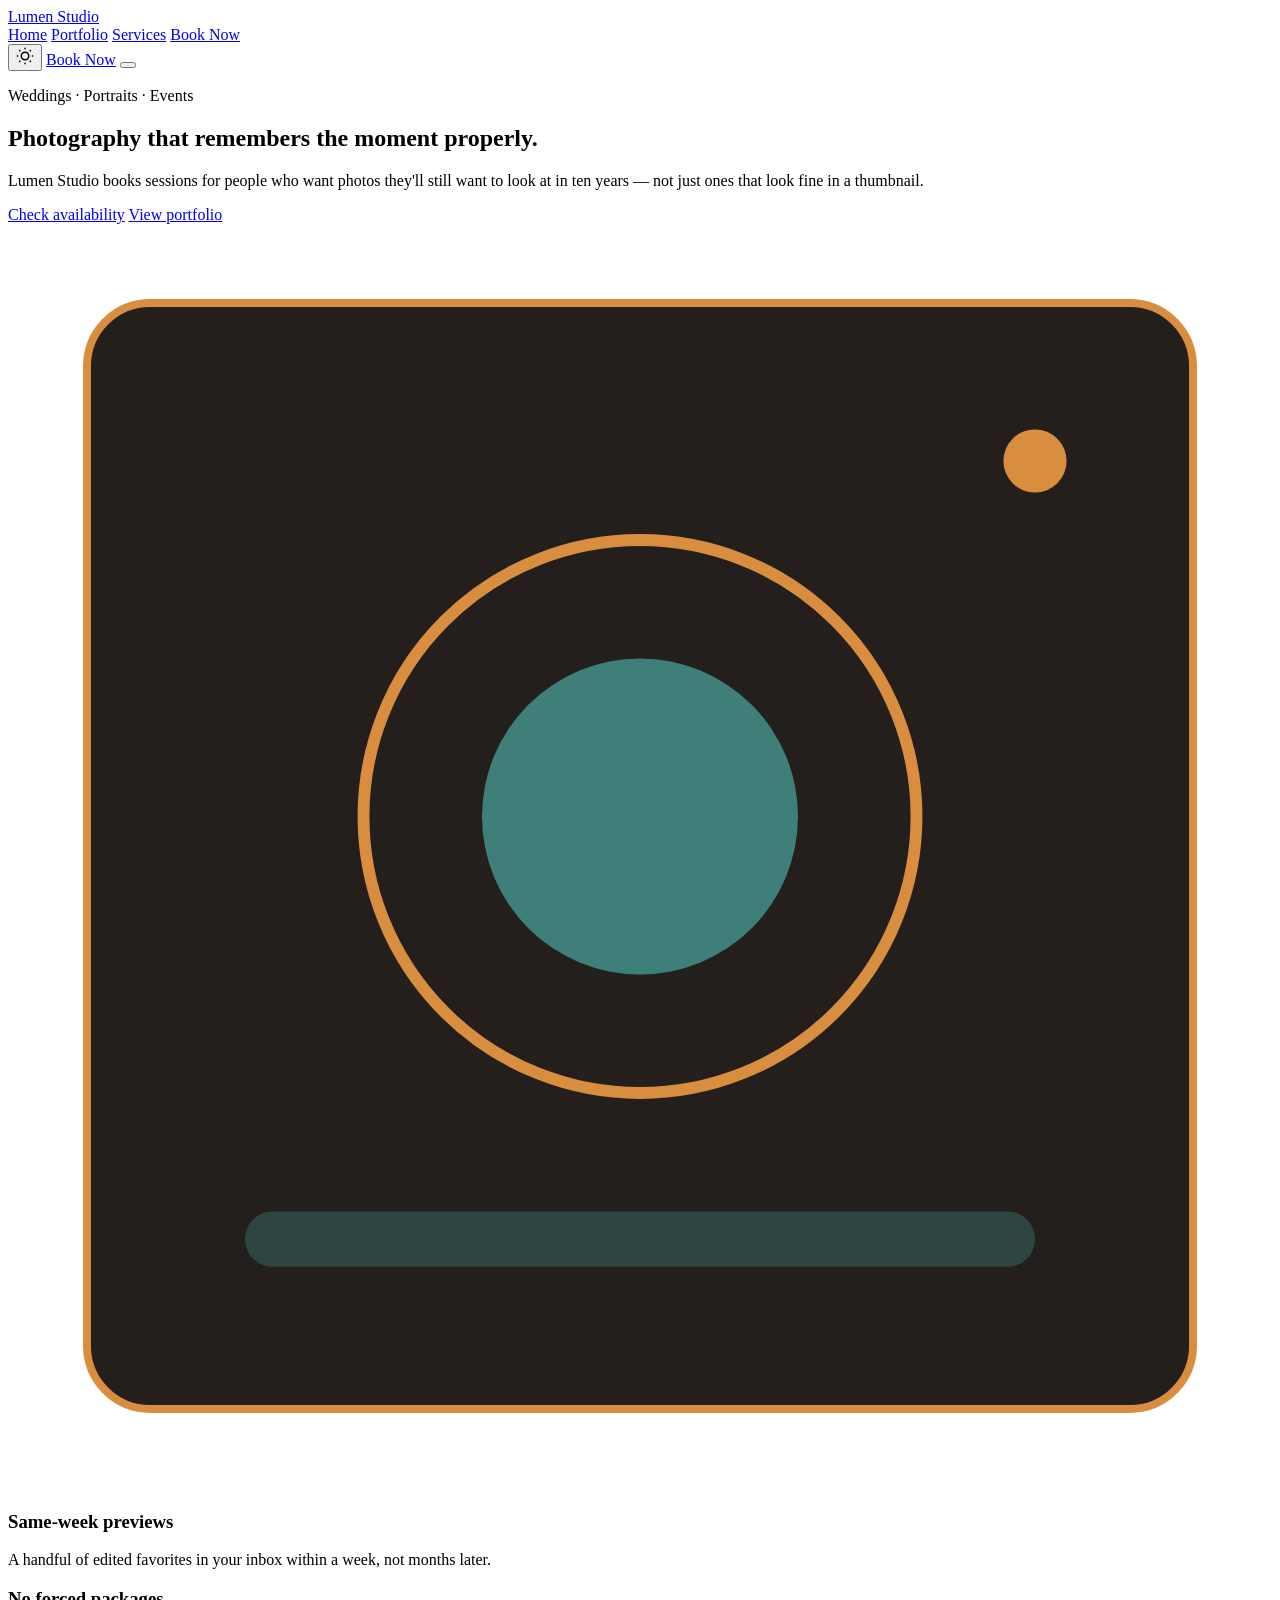
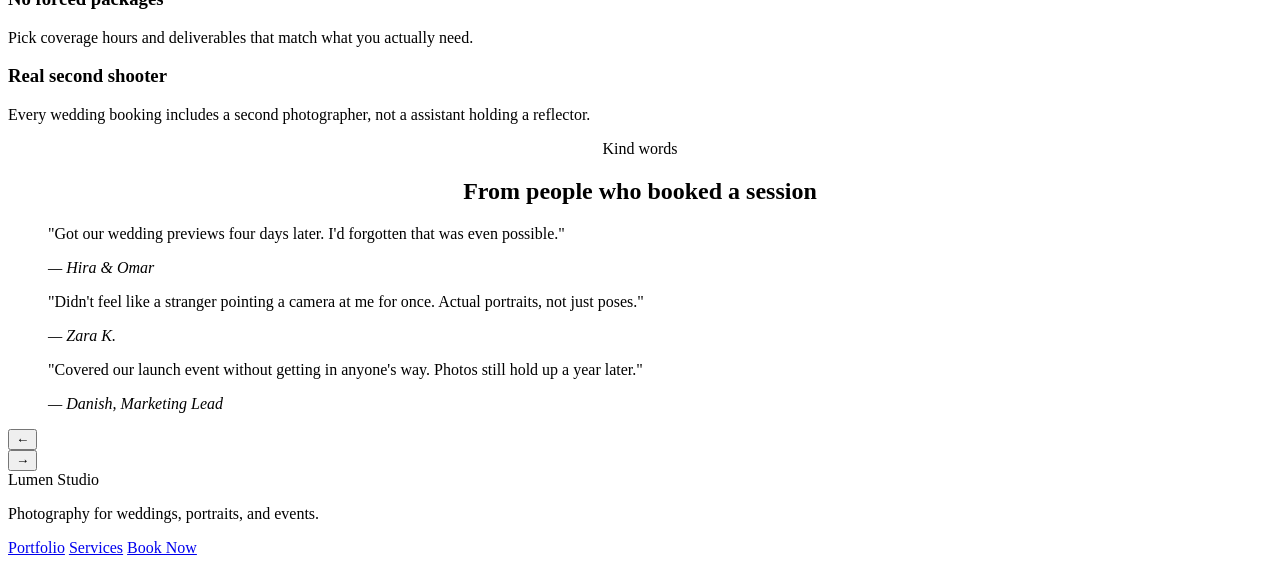
==== index.html @ ea6014f0 "Create index.html" ====
<!DOCTYPE html>
<html lang="en" data-theme="dark">
<head>
<meta charset="UTF-8">
<meta name="viewport" content="width=device-width, initial-scale=1.0">
<title>Lumen Studio — Photography that remembers</title>
<meta name="description" content="Lumen Studio books photography sessions for weddings, portraits, and events.">
<link rel="icon" type="image/svg+xml" href="favicon.svg">
<link rel="preconnect" href="https://fonts.googleapis.com">
<link href="https://fonts.googleapis.com/css2?family=Spectral:wght@400;500;600&family=Karla:wght@400;500;600&display=swap" rel="stylesheet">
<link rel="stylesheet" href="styles.css">
</head>
<body>

<header class="nav">
  <div class="nav-inner">
    <a href="index.html" class="logo">Lumen Studio</a>
    <nav class="nav-links" id="navLinks">
      <a href="index.html" aria-current="page">Home</a>
      <a href="portfolio.html">Portfolio</a>
      <a href="services.html">Services</a>
      <a href="booking.html">Book Now</a>
    </nav>
    <div class="nav-actions">
      <button class="theme-toggle" id="themeToggle" aria-label="Toggle light mode" aria-pressed="false">
        <svg width="18" height="18" viewBox="0 0 24 24" fill="none" stroke="currentColor" stroke-width="2"><circle cx="12" cy="12" r="5"/><path d="M12 1v2M12 21v2M4.2 4.2l1.4 1.4M18.4 18.4l1.4 1.4M1 12h2M21 12h2M4.2 19.8l1.4-1.4M18.4 5.6l1.4-1.4"/></svg>
      </button>
      <a href="booking.html" class="btn btn-primary">Book Now</a>
      <button class="menu-btn" id="menuBtn" aria-label="Open menu" aria-expanded="false">
        <span></span><span></span><span></span>
      </button>
    </div>
  </div>
</header>

<main>

  <!-- HERO -->
  <section class="hero">
    <div class="hero-inner">
      <div class="hero-copy">
        <p class="kicker">Weddings · Portraits · Events</p>
        <h1>Photography that remembers the moment properly.</h1>
        <p class="hero-lede">Lumen Studio books sessions for people who want photos they'll still want to look at in ten years — not just ones that look fine in a thumbnail.</p>
        <div class="hero-actions">
          <a href="booking.html" class="btn btn-primary btn-lg">Check availability</a>
          <a href="portfolio.html" class="btn btn-outline btn-lg">View portfolio</a>
        </div>
      </div>
      <div class="hero-art" aria-hidden="true">
        <svg viewBox="0 0 320 320" fill="none">
          <rect x="20" y="20" width="280" height="280" rx="16" fill="#241F1C" stroke="#D98E3F" stroke-width="2"/>
          <circle cx="160" cy="150" r="70" fill="none" stroke="#D98E3F" stroke-width="3"/>
          <circle cx="160" cy="150" r="40" fill="#3E7F79"/>
          <rect x="60" y="250" width="200" height="14" rx="7" fill="#3E7F79" opacity="0.4"/>
          <circle cx="260" cy="60" r="8" fill="#D98E3F"/>
        </svg>
      </div>
    </div>
  </section>

  <!-- HIGHLIGHTS -->
  <section class="features reveal">
    <div class="highlights">
      <div class="highlight">
        <h3>Same-week previews</h3>
        <p>A handful of edited favorites in your inbox within a week, not months later.</p>
      </div>
      <div class="highlight">
        <h3>No forced packages</h3>
        <p>Pick coverage hours and deliverables that match what you actually need.</p>
      </div>
      <div class="highlight">
        <h3>Real second shooter</h3>
        <p>Every wedding booking includes a second photographer, not a assistant holding a reflector.</p>
      </div>
    </div>
  </section>

  <!-- TESTIMONIALS -->
  <section class="reviews reveal">
    <div class="section-head" style="text-align:center;">
      <p class="section-tag">Kind words</p>
      <h2>From people who booked a session</h2>
    </div>
    <div class="carousel">
      <div class="carousel-track">
        <blockquote class="review">
          <p>"Got our wedding previews four days later. I'd forgotten that was even possible."</p>
          <cite>— Hira &amp; Omar</cite>
        </blockquote>
        <blockquote class="review">
          <p>"Didn't feel like a stranger pointing a camera at me for once. Actual portraits, not just poses."</p>
          <cite>— Zara K.</cite>
        </blockquote>
        <blockquote class="review">
          <p>"Covered our launch event without getting in anyone's way. Photos still hold up a year later."</p>
          <cite>— Danish, Marketing Lead</cite>
        </blockquote>
      </div>
      <div class="carousel-controls">
        <button id="prevBtn" aria-label="Previous review">←</button>
        <div class="carousel-dots" id="carouselDots"></div>
        <button id="nextBtn" aria-label="Next review">→</button>
      </div>
    </div>
  </section>

</main>

<footer class="footer">
  <div class="footer-inner">
    <div>
      <span class="logo">Lumen Studio</span>
      <p>Photography for weddings, portraits, and events.</p>
    </div>
    <div class="footer-links">
      <a href="portfolio.html">Portfolio</a>
      <a href="services.html">Services</a>
      <a href="booking.html">Book Now</a>
    </div>
  </div>
</footer>

<script src="script.js"></script>
</body>
</html>
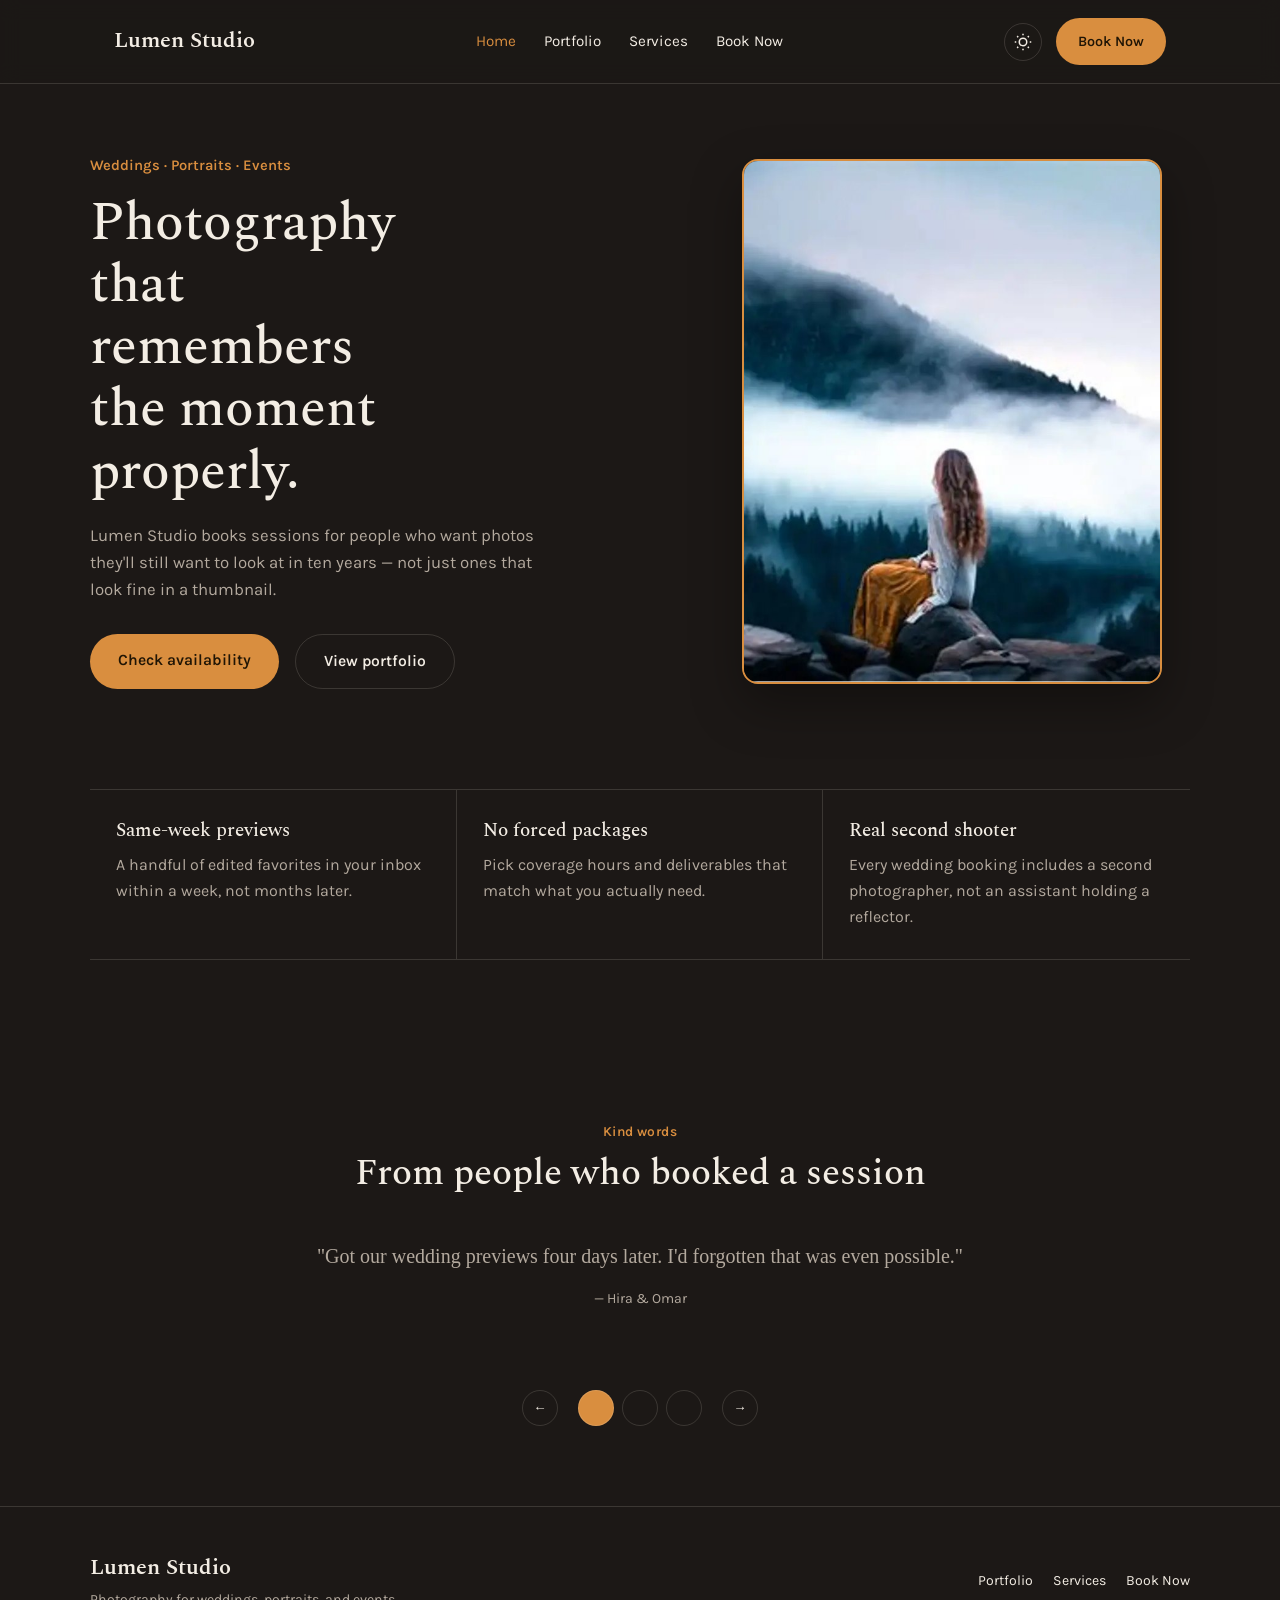
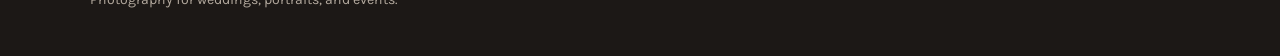
==== commit 275f7ecf: "Update index.html" ====
--- a/index.html
+++ b/index.html
@@ -1,3 +1,4 @@
+
 <!DOCTYPE html>
 <html lang="en" data-theme="dark">
 <head>
@@ -9,6 +10,19 @@
 <link rel="preconnect" href="https://fonts.googleapis.com">
 <link href="https://fonts.googleapis.com/css2?family=Spectral:wght@400;500;600&family=Karla:wght@400;500;600&display=swap" rel="stylesheet">
 <link rel="stylesheet" href="styles.css">
+<style>
+  .hero-photo{
+    display:block;
+    width:100%;
+    max-width:420px;
+    aspect-ratio:4 / 5;
+    object-fit:cover;
+    margin:0 auto;
+    border-radius:16px;
+    border:2px solid #D98E3F;
+    box-shadow:0 20px 50px rgba(0,0,0,0.35);
+  }
+</style>
 </head>
 <body>
 
@@ -47,14 +61,8 @@
           <a href="portfolio.html" class="btn btn-outline btn-lg">View portfolio</a>
         </div>
       </div>
-      <div class="hero-art" aria-hidden="true">
-        <svg viewBox="0 0 320 320" fill="none">
-          <rect x="20" y="20" width="280" height="280" rx="16" fill="#241F1C" stroke="#D98E3F" stroke-width="2"/>
-          <circle cx="160" cy="150" r="70" fill="none" stroke="#D98E3F" stroke-width="3"/>
-          <circle cx="160" cy="150" r="40" fill="#3E7F79"/>
-          <rect x="60" y="250" width="200" height="14" rx="7" fill="#3E7F79" opacity="0.4"/>
-          <circle cx="260" cy="60" r="8" fill="#D98E3F"/>
-        </svg>
+      <div class="hero-art">
+        <img src="hero.jpg" alt="A woman in a mustard skirt sitting on a rock above a misty forest valley" class="hero-photo" width="420" height="525">
       </div>
     </div>
   </section>
@@ -72,7 +80,7 @@
       </div>
       <div class="highlight">
         <h3>Real second shooter</h3>
-        <p>Every wedding booking includes a second photographer, not a assistant holding a reflector.</p>
+        <p>Every wedding booking includes a second photographer, not an assistant holding a reflector.</p>
       </div>
     </div>
   </section>
--- a/styles.css
+++ b/styles.css
@@ -0,0 +1,171 @@
+:root{
+  --bg: #1C1816;
+  --bg-alt: #241F1C;
+  --text: #F3EDE4;
+  --text-dim: #B3A99E;
+  --accent: #D98E3F;
+  --accent-dim: #B6732C;
+  --teal: #3E7F79;
+  --border: rgba(243,237,228,0.14);
+  --radius: 8px;
+  --maxw: 1100px;
+  --font-display: 'Spectral', serif;
+  --font-body: 'Karla', sans-serif;
+}
+[data-theme="light"]{
+  --bg: #F6F2EC;
+  --bg-alt: #ECE5DB;
+  --text: #221D19;
+  --text-dim: #6B6158;
+  --border: rgba(34,29,25,0.14);
+}
+*{box-sizing:border-box; margin:0; padding:0;}
+html{scroll-behavior:smooth;}
+body{background:var(--bg); color:var(--text); font-family:var(--font-body); line-height:1.6; transition:background 0.25s, color 0.25s;}
+@media (prefers-reduced-motion: reduce){ *{animation-duration:0.01ms !important; transition-duration:0.01ms !important; scroll-behavior:auto !important;} }
+h1,h2,h3{font-family:var(--font-display); font-weight:500; line-height:1.18; color:var(--text);}
+h2{font-size:clamp(1.6rem,3.2vw,2.3rem);}
+h3{font-size:1.2rem;}
+p{color:var(--text-dim);}
+a{color:inherit; text-decoration:none;}
+img{max-width:100%; display:block;}
+:focus-visible{outline:2px solid var(--accent); outline-offset:3px;}
+section{padding:80px 24px;}
+.section-head{max-width:var(--maxw); margin:0 auto 44px;}
+.section-tag{color:var(--accent); font-weight:600; font-size:0.86rem; letter-spacing:0.03em; margin-bottom:10px;}
+
+/* NAV */
+.nav{position:sticky; top:0; z-index:50; background:color-mix(in srgb, var(--bg) 88%, transparent); backdrop-filter:blur(10px); border-bottom:1px solid var(--border);}
+.nav-inner{max-width:var(--maxw); margin:0 auto; padding:18px 24px; display:flex; align-items:center; justify-content:space-between; gap:24px;}
+.logo{font-family:var(--font-display); font-size:1.35rem; font-weight:600;}
+.nav-links{display:flex; gap:28px; font-size:0.95rem;}
+.nav-links a[aria-current="page"]{color:var(--accent);}
+.nav-links a:hover{color:var(--accent);}
+.nav-actions{display:flex; align-items:center; gap:14px;}
+.theme-toggle{background:none; border:1px solid var(--border); border-radius:50%; width:38px; height:38px; display:flex; align-items:center; justify-content:center; color:var(--text); cursor:pointer;}
+.theme-toggle:hover{border-color:var(--accent);}
+.menu-btn{display:none; flex-direction:column; gap:4px; background:none; border:none; cursor:pointer; padding:6px;}
+.menu-btn span{width:20px; height:2px; background:var(--text); border-radius:2px;}
+
+/* BUTTONS */
+.btn{display:inline-block; padding:12px 22px; border-radius:999px; font-weight:600; font-size:0.9rem; cursor:pointer; border:none; transition:transform 0.15s, box-shadow 0.15s;}
+.btn-primary{background:var(--accent); color:#201505;}
+.btn-primary:hover{transform:translateY(-1px); box-shadow:0 6px 16px rgba(217,142,63,0.3);}
+.btn-lg{padding:14px 28px; font-size:0.98rem;}
+.btn-outline{border:1px solid var(--border); color:var(--text); background:none;}
+.btn-outline:hover{border-color:var(--accent); color:var(--accent);}
+
+/* HERO (home) */
+.hero{padding:70px 24px 20px;}
+.hero-inner{max-width:var(--maxw); margin:0 auto; display:grid; grid-template-columns:1.1fr 0.9fr; gap:40px; align-items:center;}
+.kicker{color:var(--accent); font-weight:600; font-size:0.92rem; margin-bottom:14px;}
+.hero h1{font-size:clamp(2.2rem,4.6vw,3.3rem); max-width:13ch;}
+.hero-lede{margin-top:20px; font-size:1.05rem; max-width:46ch;}
+.hero-actions{margin-top:30px; display:flex; gap:16px; flex-wrap:wrap;}
+.hero-art svg{width:100%; height:auto; max-width:360px;}
+
+/* PAGE HEADER (inner pages) */
+.page-header{padding:60px 24px 20px; border-bottom:1px solid var(--border);}
+.page-header-inner{max-width:var(--maxw); margin:0 auto;}
+.page-header p{margin-top:12px; max-width:50ch;}
+
+/* FEATURES / HIGHLIGHTS */
+.highlights{max-width:var(--maxw); margin:0 auto; display:grid; grid-template-columns:repeat(3,1fr); gap:0; border-top:1px solid var(--border);}
+.highlight{padding:30px 26px; border-right:1px solid var(--border); border-bottom:1px solid var(--border);}
+.highlight:last-child{border-right:none;}
+.highlight h3{margin-bottom:10px;}
+
+/* TESTIMONIALS */
+.carousel{max-width:680px; margin:0 auto;}
+.carousel-track{position:relative; min-height:120px;}
+.review{display:none; text-align:center; font-family:var(--font-display); font-size:1.25rem;}
+.review.active{display:block; animation:fadein 0.4s ease;}
+@keyframes fadein{from{opacity:0; transform:translateY(6px);} to{opacity:1; transform:translateY(0);}}
+.review cite{display:block; margin-top:16px; font-family:var(--font-body); font-style:normal; font-size:0.88rem; color:var(--text-dim);}
+.carousel-controls{display:flex; align-items:center; justify-content:center; gap:20px; margin-top:30px;}
+.carousel-controls button{background:none; border:1px solid var(--border); border-radius:50%; width:36px; height:36px; cursor:pointer; color:var(--text);}
+.carousel-controls button:hover{border-color:var(--accent); color:var(--accent);}
+.carousel-dots{display:flex; gap:8px;}
+.dot{width:7px; height:7px; border-radius:50%; background:var(--border); cursor:pointer; border:none;}
+.dot.active{background:var(--accent);}
+
+/* PORTFOLIO / GALLERY */
+.filter-bar{max-width:var(--maxw); margin:0 auto 32px; display:flex; gap:12px; flex-wrap:wrap;}
+.filter-btn{padding:9px 18px; border-radius:999px; border:1px solid var(--border); background:none; color:var(--text-dim); font-size:0.88rem; cursor:pointer;}
+.filter-btn.active{background:var(--accent); color:#201505; border-color:var(--accent);}
+.gallery-grid{max-width:var(--maxw); margin:0 auto; display:grid; grid-template-columns:repeat(3,1fr); gap:18px;}
+.gallery-item{border-radius:var(--radius); overflow:hidden; cursor:pointer; border:1px solid var(--border); background:var(--bg-alt); aspect-ratio:4/5; transition:transform 0.2s;}
+.gallery-item:hover{transform:translateY(-3px);}
+.gallery-item svg{width:100%; height:100%;}
+.gallery-item[hidden]{display:none;}
+
+/* LIGHTBOX MODAL */
+.lightbox-overlay{position:fixed; inset:0; background:rgba(10,8,6,0.85); display:none; align-items:center; justify-content:center; z-index:100; padding:20px;}
+.lightbox-overlay.open{display:flex;}
+.lightbox{max-width:600px; width:100%; position:relative;}
+.lightbox-img{width:100%; aspect-ratio:4/5; border-radius:var(--radius); overflow:hidden; background:var(--bg-alt);}
+.lightbox-caption{margin-top:14px; color:var(--text); text-align:center; font-family:var(--font-display);}
+.lightbox-close{position:absolute; top:-40px; right:0; background:none; border:none; font-size:1.8rem; color:var(--text); cursor:pointer;}
+
+/* SERVICES / PACKAGES */
+.packages{max-width:var(--maxw); margin:0 auto; display:grid; grid-template-columns:repeat(3,1fr); gap:24px;}
+.package{border:1px solid var(--border); border-radius:var(--radius); padding:30px 26px;}
+.package.featured{border-color:var(--accent); background:var(--bg-alt);}
+.package .price{font-family:var(--font-display); font-size:2rem; margin:14px 0;}
+.package ul{list-style:none; margin-top:18px; display:flex; flex-direction:column; gap:10px; font-size:0.92rem; color:var(--text-dim);}
+.package ul li::before{content:"— "; color:var(--accent);}
+
+/* FAQ */
+.faq-list{max-width:760px; margin:0 auto; border-top:1px solid var(--border);}
+.faq-item{border-bottom:1px solid var(--border);}
+.faq-q{width:100%; text-align:left; background:none; border:none; cursor:pointer; padding:20px 4px; display:flex; justify-content:space-between; align-items:center; font-family:var(--font-body); font-size:1rem; font-weight:600; color:var(--text);}
+.faq-icon{font-size:1.25rem; color:var(--accent); transition:transform 0.2s;}
+.faq-item.open .faq-icon{transform:rotate(45deg);}
+.faq-a{max-height:0; overflow:hidden; transition:max-height 0.25s ease;}
+.faq-a p{padding:0 4px 20px; max-width:60ch;}
+
+/* BOOKING FORM */
+.booking-layout{max-width:var(--maxw); margin:0 auto; display:grid; grid-template-columns:0.8fr 1.2fr; gap:48px; align-items:start;}
+.booking-copy p{margin-top:14px; max-width:34ch;}
+.booking-form{display:flex; flex-direction:column; gap:16px;}
+.form-row{display:grid; grid-template-columns:1fr 1fr; gap:16px;}
+.field{display:flex; flex-direction:column; gap:6px;}
+.field label{font-size:0.84rem; font-weight:600;}
+.field input, .field select, .field textarea{background:var(--bg-alt); border:1px solid var(--border); border-radius:6px; padding:12px 14px; font-family:var(--font-body); font-size:0.95rem; color:var(--text); resize:vertical;}
+.field input:focus, .field select:focus, .field textarea:focus{outline:none; border-color:var(--accent);}
+.field.invalid input, .field.invalid select, .field.invalid textarea{border-color:#C1543A;}
+.error{font-size:0.8rem; color:#D97860; min-height:1em;}
+.form-success{margin-top:4px; font-size:0.92rem; color:var(--accent); font-weight:600; min-height:1em;}
+
+/* FOOTER */
+.footer{padding:44px 24px; border-top:1px solid var(--border);}
+.footer-inner{max-width:var(--maxw); margin:0 auto; display:flex; justify-content:space-between; align-items:center; flex-wrap:wrap; gap:16px;}
+.footer-inner p{font-size:0.88rem; margin-top:4px;}
+.footer-links{display:flex; gap:20px; font-size:0.88rem;}
+.footer-links a:hover{color:var(--accent);}
+
+/* RESPONSIVE */
+@media (max-width:860px){
+  .hero-inner{grid-template-columns:1fr;}
+  .hero-art{order:-1; max-width:240px; margin:0 auto 20px;}
+  .highlights{grid-template-columns:1fr;}
+  .gallery-grid{grid-template-columns:repeat(2,1fr);}
+  .packages{grid-template-columns:1fr;}
+  .booking-layout{grid-template-columns:1fr;}
+  .form-row{grid-template-columns:1fr;}
+}
+@media (max-width:720px){
+  .nav-links{position:absolute; top:100%; left:0; right:0; background:var(--bg); flex-direction:column; padding:20px 24px; border-bottom:1px solid var(--border); display:none; gap:16px;}
+  .nav-links.open{display:flex;}
+  .menu-btn{display:flex;}
+  section{padding:56px 20px;}
+  .gallery-grid{grid-template-columns:repeat(2,1fr); gap:12px;}
+}
+@media (max-width:480px){
+  .gallery-grid{grid-template-columns:1fr 1fr;}
+}
+
+/* SCROLL REVEAL */
+.reveal{opacity:0; transform:translateY(20px); transition:opacity 0.6s cubic-bezier(0.16,1,0.3,1), transform 0.6s cubic-bezier(0.16,1,0.3,1);}
+.reveal.in-view{opacity:1; transform:translateY(0);}
+@media (prefers-reduced-motion: reduce){ .reveal{opacity:1; transform:none; transition:none;} }
